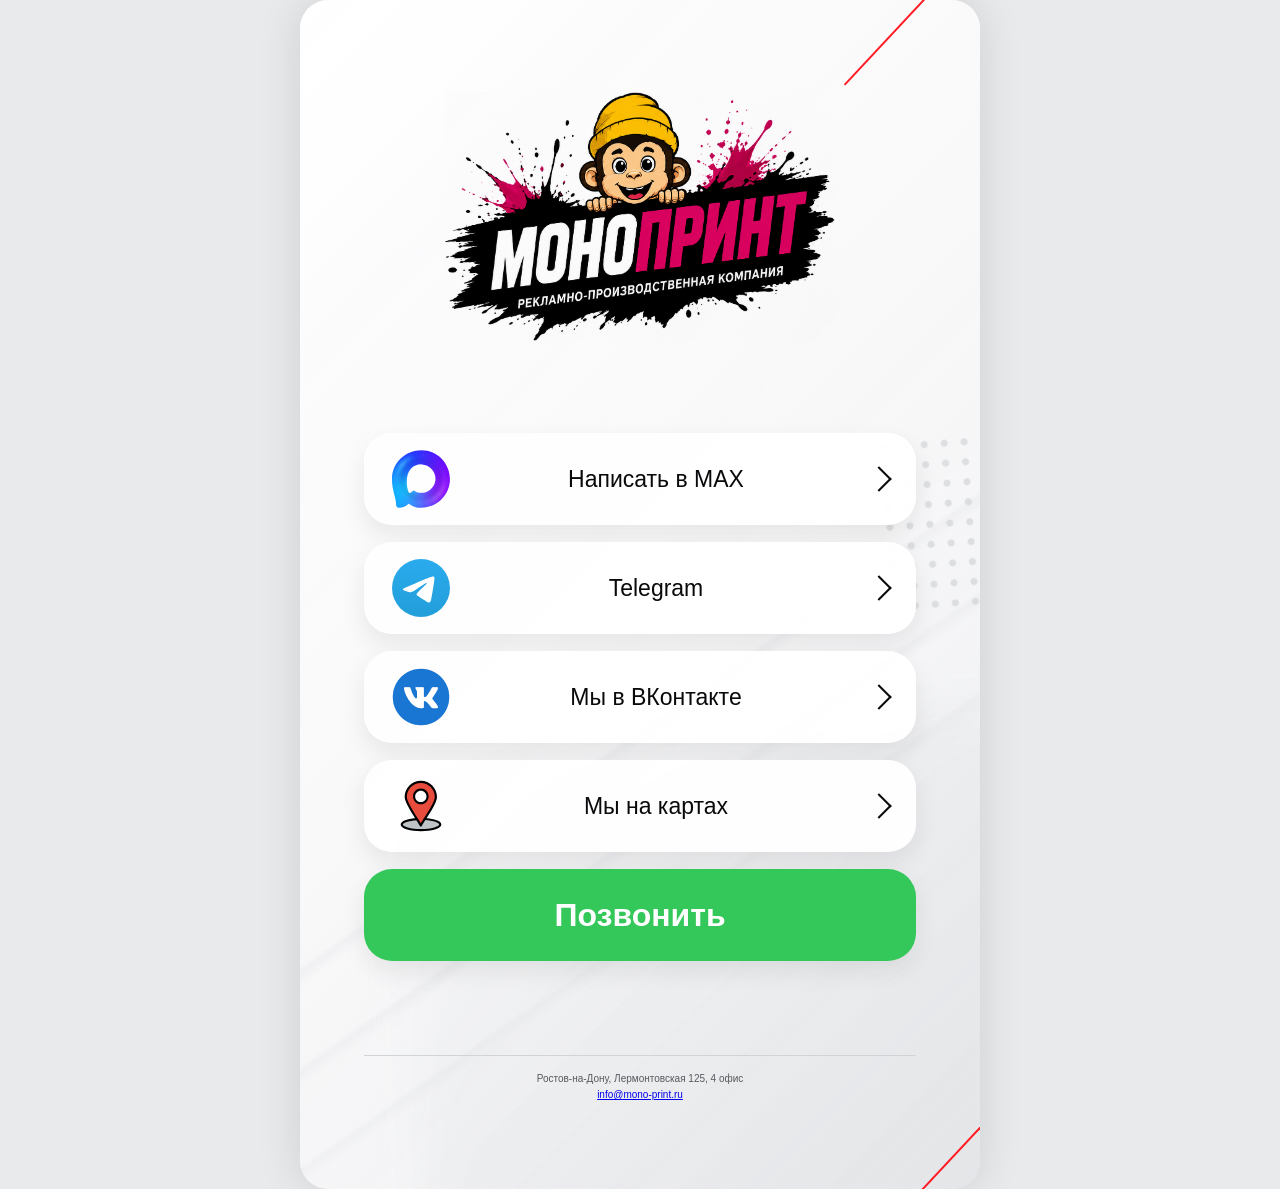
==== index.html @ 26f9954f "v6" ====
<!doctype html>
<html lang="ru">
<head>
  <meta charset="utf-8">
  <meta name="viewport" content="width=device-width, initial-scale=1, viewport-fit=cover">
  <meta name="theme-color" content="#f6f7f9">
  <title>МОНОПРИНТ - рекламное производство в Ростове-на-Дону | Вывески, баннеры, печать</title>
  <meta name="description" content="Рекламно-производственная компания МОНОПРИНТ в Ростове-на-Дону. Изготовление вывесок, объёмных букв, световых коробов, баннеров, табличек, наклеек и рекламной продукции.">
  <meta name="robots" content="index, follow, max-image-preview:large, max-snippet:-1, max-video-preview:-1">
  <meta name="author" content="МОНОПРИНТ">
  <meta name="geo.region" content="RU-ROS">
  <meta name="geo.placename" content="Ростов-на-Дону">

  <link rel="canonical" href="https://mono-print.ru/">
  <link rel="alternate" hreflang="ru-RU" href="https://mono-print.ru/">

  <meta property="og:type" content="website">
  <meta property="og:locale" content="ru_RU">
  <meta property="og:site_name" content="МОНОПРИНТ">
  <meta property="og:title" content="МОНОПРИНТ - рекламное производство в Ростове-на-Дону">
  <meta property="og:description" content="Вывески, объёмные буквы, световые короба, баннеры, таблички, наклейки и другая рекламная продукция.">
  <meta property="og:url" content="https://mono-print.ru/">
  <meta property="og:image" content="https://mono-print.ru/assets/og-preview.jpg">
  <meta property="og:image:secure_url" content="https://mono-print.ru/assets/og-preview.jpg">
  <meta property="og:image:type" content="image/jpeg">
  <meta property="og:image:width" content="1200">
  <meta property="og:image:height" content="630">
  <meta property="og:image:alt" content="МОНОПРИНТ - вывески, баннеры и печать в Ростове-на-Дону">

  <meta name="twitter:card" content="summary_large_image">
  <meta name="twitter:title" content="МОНОПРИНТ - рекламное производство в Ростове-на-Дону">
  <meta name="twitter:description" content="Вывески, объёмные буквы, световые короба, баннеры, таблички, наклейки и рекламная продукция.">
  <meta name="twitter:image" content="https://mono-print.ru/assets/og-preview.jpg">
  <meta name="twitter:image:alt" content="МОНОПРИНТ - вывески, баннеры и печать в Ростове-на-Дону">

  <link rel="icon" href="assets/favicon.ico" sizes="any">
  <link rel="icon" type="image/png" sizes="512x512" href="assets/favicon.png">
  <link rel="apple-touch-icon" sizes="180x180" href="assets/apple-touch-icon.png">
  <link rel="stylesheet" href="styles.css">

  <script type="application/ld+json">
  {
    "@context": "https://schema.org",
    "@type": "LocalBusiness",
    "@id": "https://mono-print.ru/#business",
    "name": "МОНОПРИНТ",
    "description": "Рекламно-производственная компания в Ростове-на-Дону. Изготовление вывесок, объёмных букв, световых коробов, баннеров, табличек, наклеек и рекламной продукции.",
    "url": "https://mono-print.ru/",
    "logo": "https://mono-print.ru/assets/logo-monoprint-trimmed.png",
    "image": "https://mono-print.ru/assets/logo-monoprint-trimmed.png",
    "telephone": "+7-938-111-41-31",
    "email": "info@mono-print.ru",
    "hasMap": "https://yandex.ru/maps/-/CTg6rPIj",
    "address": {
      "@type": "PostalAddress",
      "streetAddress": "Лермонтовская улица, 125, офис 4",
      "addressLocality": "Ростов-на-Дону",
      "addressRegion": "Ростовская область",
      "addressCountry": "RU"
    },
    "areaServed": {
      "@type": "City",
      "name": "Ростов-на-Дону"
    },
    "contactPoint": {
      "@type": "ContactPoint",
      "telephone": "+7-938-111-41-31",
      "email": "info@mono-print.ru",
      "contactType": "sales",
      "availableLanguage": "Russian"
    },
    "sameAs": [
      "https://vk.ru/monoprint_rnd",
      "https://t.me/monoprint",
      "https://max.ru/u/f9LHodD0cOK-8bOsjbWF1MatpsxchI5ix057xEPlfJnU2UN78zfdYixXzE4"
    ],
    "makesOffer": [
      {"@type": "Offer", "itemOffered": {"@type": "Service", "name": "Изготовление вывесок"}},
      {"@type": "Offer", "itemOffered": {"@type": "Service", "name": "Изготовление объёмных букв"}},
      {"@type": "Offer", "itemOffered": {"@type": "Service", "name": "Изготовление световых коробов"}},
      {"@type": "Offer", "itemOffered": {"@type": "Service", "name": "Печать баннеров"}},
      {"@type": "Offer", "itemOffered": {"@type": "Service", "name": "Изготовление табличек"}},
      {"@type": "Offer", "itemOffered": {"@type": "Service", "name": "Печать наклеек"}}
    ]
  }
  </script>
</head>
<body>
  <main class="taplink" id="top" aria-labelledby="brand-title">
    <div class="decor decor-top" aria-hidden="true"></div>
    <div class="decor decor-bottom" aria-hidden="true"></div>
    <div class="dot-pattern" aria-hidden="true"></div>

    <header class="brand">
      <h1 id="brand-title" class="visually-hidden">МОНОПРИНТ - рекламное производство в Ростове-на-Дону</h1>
      <a class="brand-home" href="#top" aria-label="МОНОПРИНТ - вернуться на главный экран">
        <img class="brand-logo" src="assets/logo-monoprint-trimmed.png" alt="Логотип рекламно-производственной компании МОНОПРИНТ" width="1259" height="805">
      </a>
    </header>

    <nav class="actions" aria-label="Контакты и социальные сети МОНОПРИНТ">
      <a class="action-card" data-link="max" href="https://max.ru/u/f9LHodD0cOK-8bOsjbWF1MatpsxchI5ix057xEPlfJnU2UN78zfdYixXzE4" target="_blank" rel="noopener noreferrer">
        <span class="service-icon" aria-hidden="true"><img src="assets/max.svg" alt=""></span>
        <span class="action-label">Написать в MAX</span>
        <span class="arrow" aria-hidden="true"></span>
      </a>

      <a class="action-card" data-link="telegram" href="https://t.me/monoprint" target="_blank" rel="noopener noreferrer">
        <span class="service-icon" aria-hidden="true"><img src="assets/telegram.svg" alt=""></span>
        <span class="action-label">Telegram</span>
        <span class="arrow" aria-hidden="true"></span>
      </a>

      <a class="action-card" data-link="vk" href="https://vk.ru/monoprint_rnd" target="_blank" rel="noopener noreferrer">
        <span class="service-icon service-icon--vk" aria-hidden="true"><img src="assets/vk.svg" alt=""></span>
        <span class="action-label">Мы в ВКонтакте</span>
        <span class="arrow" aria-hidden="true"></span>
      </a>

      <a class="action-card" data-link="map" href="https://yandex.ru/maps/-/CTg6rPIj" target="_blank" rel="noopener noreferrer">
        <span class="service-icon service-icon--map" aria-hidden="true"><img src="assets/location-map.svg" alt=""></span>
        <span class="action-label">Мы на картах</span>
        <span class="arrow" aria-hidden="true"></span>
      </a>

      <a class="call-button" data-link="phone" href="tel:+79381114131">Позвонить</a>
    </nav>

    <section class="contacts" aria-label="Адрес и телефон МОНОПРИНТ">
      <address class="contact-details">
        <span>Ростов-на-Дону, Лермонтовская 125, 4 офис</span>
        <a data-link="email" href="mailto:info@mono-print.ru">info@mono-print.ru</a>
      </address>
    </section>
  </main>

  <script src="script.js"></script>
</body>
</html>
---- styles.css ----
:root {
  --page-width: 680px;
  --ink: #141417;
  --muted: #616369;
  --line: #d1d4d6;
  --red: #e00308;
  --green: #34c759;
}

* {
  box-sizing: border-box;
}

html {
  min-width: 320px;
  background: #e9eaec;
}

body {
  min-height: 100vh;
  margin: 0;
  color: var(--ink);
  font-family: Inter, Arial, Helvetica, sans-serif;
  -webkit-font-smoothing: antialiased;
}

.taplink {
  position: relative;
  isolation: isolate;
  width: min(100%, var(--page-width));
  min-height: 100svh;
  margin: 0 auto;
  padding: clamp(78px, 11.5vw, 92px) clamp(30px, 9.4vw, 64px) clamp(36px, 7vw, 72px);
  overflow: hidden;
  background:
    linear-gradient(135deg, rgba(255,255,255,.97) 0%, rgba(250,250,251,.94) 42%, rgba(238,239,241,.91) 100%);
  box-shadow: 0 0 44px rgba(0, 0, 0, .12);
}

.taplink::before {
  position: absolute;
  z-index: -3;
  inset: 0;
  content: "";
  background:
    linear-gradient(145deg, transparent 0 58%, rgba(210,212,215,.28) 58.4%, transparent 59.3%),
    linear-gradient(145deg, transparent 0 64%, rgba(225,226,228,.48) 64.4%, transparent 65.3%),
    linear-gradient(145deg, transparent 0 70%, rgba(215,217,220,.28) 70.4%, transparent 71.3%);
  opacity: .62;
}

.taplink::after {
  position: absolute;
  z-index: -2;
  right: -24%;
  bottom: -6%;
  width: 108%;
  height: 45%;
  content: "";
  background: linear-gradient(140deg, transparent, rgba(218,220,223,.62));
  filter: blur(24px);
  transform: rotate(-5deg);
}

.decor {
  position: absolute;
  z-index: 3;
  width: 2px;
  height: 142px;
  background: #ff1c24;
  transform: rotate(43deg);
  pointer-events: none;
}

.decor-top {
  top: -38px;
  right: 86px;
}

.decor-bottom {
  right: 31px;
  bottom: -44px;
}

.dot-pattern {
  position: absolute;
  z-index: -1;
  top: 36.5%;
  right: -12px;
  width: 112px;
  height: 185px;
  background-image: radial-gradient(circle, rgba(187,189,191,.65) 0 3px, transparent 4px);
  background-size: 20px 20px;
  opacity: .64;
  transform: rotate(-4deg);
}

.brand {
  text-align: center;
}

.brand-home {
  display: block;
}

.visually-hidden {
  position: absolute;
  width: 1px;
  height: 1px;
  padding: 0;
  margin: -1px;
  overflow: hidden;
  clip: rect(0, 0, 0, 0);
  white-space: nowrap;
  border: 0;
}

.brand-logo {
  display: block;
  width: min(90%, 390px);
  height: auto;
  margin: 0 auto;
  mix-blend-mode: multiply;
}

.actions {
  display: grid;
  gap: clamp(10px, 2.45vw, 17px);
  margin-top: clamp(78px, 11.5vw, 92px);
}

.action-card,
.call-button {
  min-height: clamp(74px, 13.5vw, 92px);
  border-radius: clamp(18px, 2.75vw, 28px);
  box-shadow: 0 10px 24px rgba(0, 0, 0, .08);
  text-decoration: none;
}

.action-card {
  display: grid;
  grid-template-columns: clamp(58px, 12.8vw, 88px) 1fr clamp(34px, 8.2vw, 56px);
  align-items: center;
  padding: 0 clamp(17px, 4.1vw, 28px);
  color: #0a0a0d;
  background: rgba(255,255,255,.97);
  transition: transform .18s ease, box-shadow .18s ease;
}

.action-card:hover {
  transform: translateY(-2px);
  box-shadow: 0 14px 30px rgba(0, 0, 0, .12);
}

.action-card:active,
.call-button:active {
  transform: scale(.985);
}

.action-label {
  justify-self: center;
  font-size: clamp(20px, 3.35vw, 23px);
  line-height: 1.2;
  text-align: center;
}

.arrow {
  display: grid;
  width: clamp(34px, 8.2vw, 56px);
  height: 100%;
  place-items: center end;
  justify-self: end;
}

.arrow::before {
  width: clamp(11px, 2.35vw, 16px);
  height: clamp(11px, 2.35vw, 16px);
  border-top: 2px solid currentColor;
  border-right: 2px solid currentColor;
  content: "";
  transform: rotate(45deg);
}

.service-icon {
  display: grid;
  place-items: center;
  width: clamp(52px, 8.5vw, 58px);
  height: clamp(52px, 8.5vw, 58px);
  overflow: hidden;
  flex: none;
}

.service-icon img {
  display: block;
  width: 100%;
  height: 100%;
  object-fit: contain;
}

/* У SVG ВКонтакте есть внутренние прозрачные поля. Масштаб компенсирует их,
   чтобы видимый диаметр совпадал с MAX и Telegram. */
.service-icon--vk img {
  transform: scale(1.17);
}

.service-icon--map img {
  transform: scale(.96);
}

.call-button {
  display: grid;
  place-items: center;
  color: #fff;
  background: var(--green);
  font-size: clamp(30px, 4.7vw, 32px);
  font-weight: 900;
  line-height: 1;
  transition: filter .18s ease, transform .18s ease;
}

.call-button:hover {
  filter: brightness(.95);
}

.contacts {
  width: 100%;
  margin: clamp(80px, 11.5vw, 94px) auto 0;
}

.contact-details {
  display: flex;
  min-height: clamp(54px, 9vw, 62px);
  align-items: center;
  justify-content: center;
  flex-direction: column;
  gap: 3px;
  color: #57595e;
  border-top: 1px solid var(--line);
  font-size: clamp(9px, 1.48vw, 10px);
  line-height: 1.35;
  text-align: center;
  font-style: normal;
}

.contact-details span,
.contact-details a {
  white-space: nowrap;
}

a:focus-visible {
  outline: 3px solid rgba(224, 3, 8, .55);
  outline-offset: 4px;
}

@media (max-width: 430px) {
  .taplink {
    padding-right: 24px;
    padding-left: 24px;
  }

  .action-card {
    grid-template-columns: 52px 1fr 28px;
    padding-right: 18px;
    padding-left: 18px;
  }
}

@media (min-width: 681px) {
  .taplink {
    min-height: 1024px;
    border-radius: 28px;
  }
}

@media (prefers-reduced-motion: reduce) {
  *,
  *::before,
  *::after {
    scroll-behavior: auto !important;
    transition-duration: .01ms !important;
  }
}
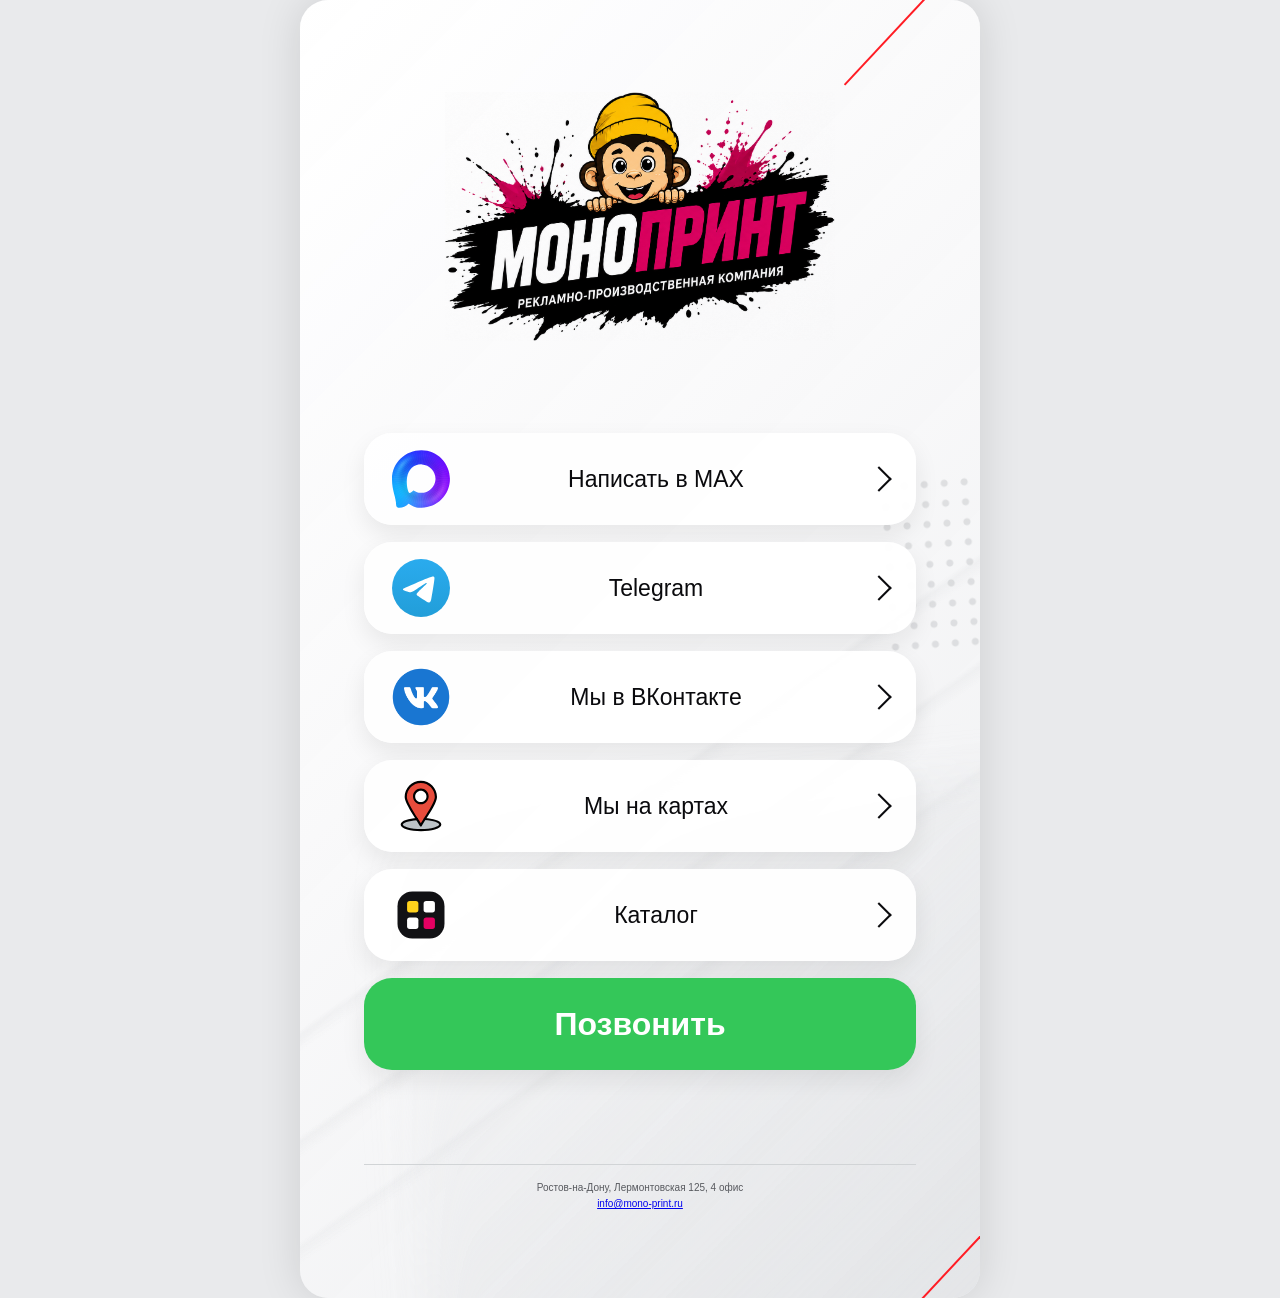
==== commit dbbc4428: "v8" ====
--- a/index.html
+++ b/index.html
@@ -123,6 +123,49 @@
         <span class="arrow" aria-hidden="true"></span>
       </a>
 
+      <button class="action-card catalog-toggle" type="button" aria-expanded="false" aria-controls="catalog-panel">
+        <span class="service-icon service-icon--catalog" aria-hidden="true"><img src="assets/catalog.svg" alt=""></span>
+        <span class="action-label">Каталог</span>
+        <span class="arrow" aria-hidden="true"></span>
+      </button>
+
+      <section class="catalog-panel" id="catalog-panel" aria-label="Категории продукции МОНОПРИНТ" hidden>
+        <div class="catalog-grid">
+          <a class="category-card" href="calculator-signage.html" aria-label="Открыть калькулятор вывесок">
+            <img src="assets/category-signs.svg" alt="" aria-hidden="true">
+            <h2>Вывески</h2>
+          </a>
+          <a class="category-card" href="calculator-wide-format.html" aria-label="Открыть калькулятор широкоформатной печати">
+            <img src="assets/category-wide-print.svg" alt="" aria-hidden="true">
+            <h2>Широкоформатная печать</h2>
+          </a>
+          <a class="category-card" href="calculator-printing.html" aria-label="Открыть калькулятор полиграфии">
+            <img src="assets/category-printing.svg" alt="" aria-hidden="true">
+            <h2>Полиграфия</h2>
+          </a>
+          <a class="category-card" href="souvenirs.html" aria-label="Открыть виды сувенирной продукции">
+            <img src="assets/category-souvenirs.svg" alt="" aria-hidden="true">
+            <h2>Сувенирная продукция</h2>
+          </a>
+          <a class="category-card" href="plates.html" aria-label="Открыть виды табличек и стендов">
+            <img src="assets/category-plates.svg" alt="" aria-hidden="true">
+            <h2>Таблички и стенды</h2>
+          </a>
+          <a class="category-card" href="stamps.html" aria-label="Открыть раздел печатей и штампов">
+            <img src="assets/category-stamps.svg" alt="" aria-hidden="true">
+            <h2>Печати и штампы</h2>
+          </a>
+          <a class="category-card" href="stickers.html" aria-label="Открыть виды наклеек и стикеров">
+            <img src="assets/category-stickers.svg" alt="" aria-hidden="true">
+            <h2>Наклейки и стикеры</h2>
+          </a>
+          <a class="category-card" href="design.html" aria-label="Открыть услуги дизайнера">
+            <img src="assets/category-design.svg" alt="" aria-hidden="true">
+            <h2>Дизайн</h2>
+          </a>
+        </div>
+      </section>
+
       <a class="call-button" data-link="phone" href="tel:+79381114131">Позвонить</a>
     </nav>
 
--- a/styles.css
+++ b/styles.css
@@ -141,9 +141,13 @@
   display: grid;
   grid-template-columns: clamp(58px, 12.8vw, 88px) 1fr clamp(34px, 8.2vw, 56px);
   align-items: center;
+  width: 100%;
   padding: 0 clamp(17px, 4.1vw, 28px);
   color: #0a0a0d;
+  border: 0;
   background: rgba(255,255,255,.97);
+  cursor: pointer;
+  font: inherit;
   transition: transform .18s ease, box-shadow .18s ease;
 }
 
@@ -179,6 +183,11 @@
   border-right: 2px solid currentColor;
   content: "";
   transform: rotate(45deg);
+  transition: transform .2s ease;
+}
+
+.catalog-toggle[aria-expanded="true"] .arrow::before {
+  transform: rotate(135deg);
 }
 
 .service-icon {
@@ -205,6 +214,69 @@
 
 .service-icon--map img {
   transform: scale(.96);
+}
+
+.service-icon--catalog img {
+  transform: scale(.96);
+}
+
+.catalog-panel {
+  padding: clamp(12px, 2.8vw, 19px);
+  border: 1px solid rgba(255,255,255,.8);
+  border-radius: clamp(20px, 3.2vw, 26px);
+  background: rgba(255,255,255,.78);
+  box-shadow: 0 12px 28px rgba(0,0,0,.09);
+  backdrop-filter: blur(10px);
+}
+
+.catalog-panel[hidden] {
+  display: none;
+}
+
+.catalog-grid {
+  display: grid;
+  grid-template-columns: repeat(2, minmax(0, 1fr));
+  gap: clamp(9px, 2vw, 13px);
+}
+
+.category-card {
+  display: grid;
+  min-height: clamp(112px, 20vw, 136px);
+  place-items: center;
+  align-content: center;
+  gap: 7px;
+  padding: 12px 8px;
+  border: 1px solid rgba(20,20,23,.055);
+  border-radius: clamp(15px, 2.5vw, 20px);
+  background: linear-gradient(145deg, #fff 0%, #f3f3f5 100%);
+  color: inherit;
+  text-decoration: none;
+  text-align: center;
+}
+
+a.category-card {
+  transition: transform .18s ease, box-shadow .18s ease;
+}
+
+a.category-card:hover {
+  transform: translateY(-2px);
+  box-shadow: 0 8px 18px rgba(0,0,0,.08);
+}
+
+.category-card img {
+  display: block;
+  width: clamp(47px, 8.5vw, 58px);
+  height: clamp(47px, 8.5vw, 58px);
+  object-fit: contain;
+}
+
+.category-card h2 {
+  max-width: 150px;
+  margin: 0;
+  color: #17171a;
+  font-size: clamp(12px, 2.15vw, 15px);
+  font-weight: 750;
+  line-height: 1.15;
 }
 
 .call-button {
@@ -247,7 +319,8 @@
   white-space: nowrap;
 }
 
-a:focus-visible {
+a:focus-visible,
+button:focus-visible {
   outline: 3px solid rgba(224, 3, 8, .55);
   outline-offset: 4px;
 }
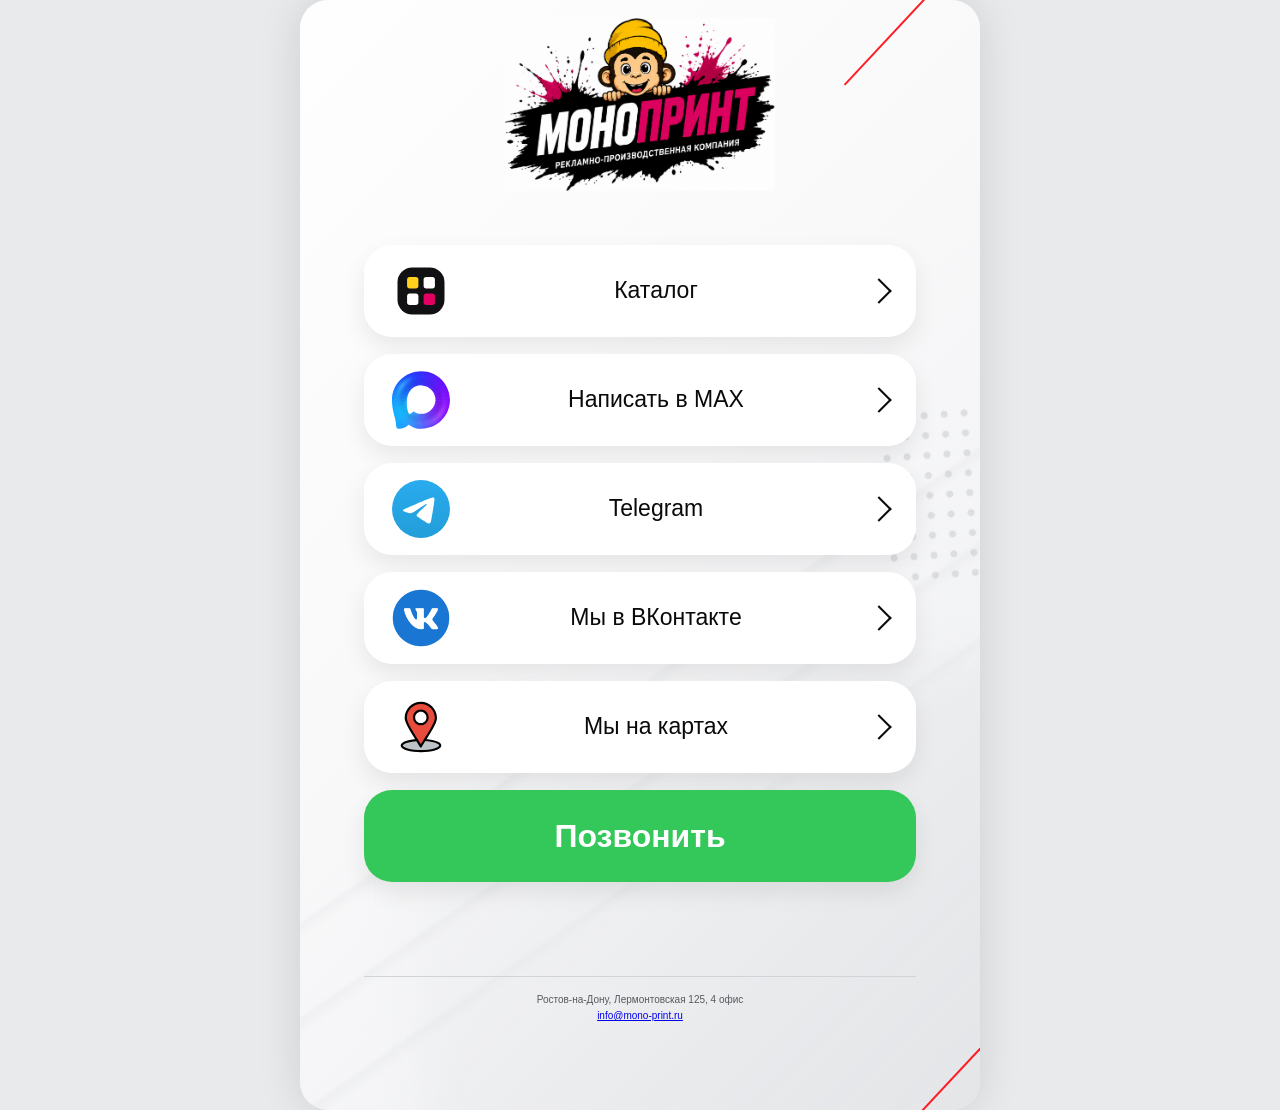
==== commit 4eb957d5: "v10" ====
--- a/index.html
+++ b/index.html
@@ -99,30 +99,6 @@
     </header>
 
     <nav class="actions" aria-label="Контакты и социальные сети МОНОПРИНТ">
-      <a class="action-card" data-link="max" href="https://max.ru/u/f9LHodD0cOK-8bOsjbWF1MatpsxchI5ix057xEPlfJnU2UN78zfdYixXzE4" target="_blank" rel="noopener noreferrer">
-        <span class="service-icon" aria-hidden="true"><img src="assets/max.svg" alt=""></span>
-        <span class="action-label">Написать в MAX</span>
-        <span class="arrow" aria-hidden="true"></span>
-      </a>
-
-      <a class="action-card" data-link="telegram" href="https://t.me/monoprint" target="_blank" rel="noopener noreferrer">
-        <span class="service-icon" aria-hidden="true"><img src="assets/telegram.svg" alt=""></span>
-        <span class="action-label">Telegram</span>
-        <span class="arrow" aria-hidden="true"></span>
-      </a>
-
-      <a class="action-card" data-link="vk" href="https://vk.ru/monoprint_rnd" target="_blank" rel="noopener noreferrer">
-        <span class="service-icon service-icon--vk" aria-hidden="true"><img src="assets/vk.svg" alt=""></span>
-        <span class="action-label">Мы в ВКонтакте</span>
-        <span class="arrow" aria-hidden="true"></span>
-      </a>
-
-      <a class="action-card" data-link="map" href="https://yandex.ru/maps/-/CTg6rPIj" target="_blank" rel="noopener noreferrer">
-        <span class="service-icon service-icon--map" aria-hidden="true"><img src="assets/location-map.svg" alt=""></span>
-        <span class="action-label">Мы на картах</span>
-        <span class="arrow" aria-hidden="true"></span>
-      </a>
-
       <button class="action-card catalog-toggle" type="button" aria-expanded="false" aria-controls="catalog-panel">
         <span class="service-icon service-icon--catalog" aria-hidden="true"><img src="assets/catalog.svg" alt=""></span>
         <span class="action-label">Каталог</span>
@@ -166,6 +142,30 @@
         </div>
       </section>
 
+      <a class="action-card" data-link="max" href="https://max.ru/u/f9LHodD0cOK-8bOsjbWF1MatpsxchI5ix057xEPlfJnU2UN78zfdYixXzE4" target="_blank" rel="noopener noreferrer">
+        <span class="service-icon" aria-hidden="true"><img src="assets/max.svg" alt=""></span>
+        <span class="action-label">Написать в MAX</span>
+        <span class="arrow" aria-hidden="true"></span>
+      </a>
+
+      <a class="action-card" data-link="telegram" href="https://t.me/monoprint" target="_blank" rel="noopener noreferrer">
+        <span class="service-icon" aria-hidden="true"><img src="assets/telegram.svg" alt=""></span>
+        <span class="action-label">Telegram</span>
+        <span class="arrow" aria-hidden="true"></span>
+      </a>
+
+      <a class="action-card" data-link="vk" href="https://vk.ru/monoprint_rnd" target="_blank" rel="noopener noreferrer">
+        <span class="service-icon service-icon--vk" aria-hidden="true"><img src="assets/vk.svg" alt=""></span>
+        <span class="action-label">Мы в ВКонтакте</span>
+        <span class="arrow" aria-hidden="true"></span>
+      </a>
+
+      <a class="action-card" data-link="map" href="https://yandex.ru/maps/-/CTg6rPIj" target="_blank" rel="noopener noreferrer">
+        <span class="service-icon service-icon--map" aria-hidden="true"><img src="assets/location-map.svg" alt=""></span>
+        <span class="action-label">Мы на картах</span>
+        <span class="arrow" aria-hidden="true"></span>
+      </a>
+
       <a class="call-button" data-link="phone" href="tel:+79381114131">Позвонить</a>
     </nav>
 
--- a/styles.css
+++ b/styles.css
@@ -30,7 +30,7 @@
   width: min(100%, var(--page-width));
   min-height: 100svh;
   margin: 0 auto;
-  padding: clamp(78px, 11.5vw, 92px) clamp(30px, 9.4vw, 64px) clamp(36px, 7vw, 72px);
+  padding: clamp(205px, 46vw, 245px) clamp(30px, 9.4vw, 64px) clamp(36px, 7vw, 72px);
   overflow: hidden;
   background:
     linear-gradient(135deg, rgba(255,255,255,.97) 0%, rgba(250,250,251,.94) 42%, rgba(238,239,241,.91) 100%);
@@ -96,7 +96,14 @@
 }
 
 .brand {
+  position: fixed;
+  z-index: 0;
+  top: 0;
+  left: 50%;
+  width: min(100%, var(--page-width));
+  padding: calc(18px + env(safe-area-inset-top)) 24px 13px;
   text-align: center;
+  transform: translateX(-50%);
 }
 
 .brand-home {
@@ -117,16 +124,18 @@
 
 .brand-logo {
   display: block;
-  width: min(90%, 390px);
+  width: clamp(220px, 42vw, 270px);
   height: auto;
   margin: 0 auto;
   mix-blend-mode: multiply;
 }
 
 .actions {
+  position: relative;
+  z-index: 2;
   display: grid;
   gap: clamp(10px, 2.45vw, 17px);
-  margin-top: clamp(78px, 11.5vw, 92px);
+  margin-top: 0;
 }
 
 .action-card,
@@ -221,6 +230,7 @@
 }
 
 .catalog-panel {
+  scroll-margin-top: clamp(190px, 46vw, 230px);
   padding: clamp(12px, 2.8vw, 19px);
   border: 1px solid rgba(255,255,255,.8);
   border-radius: clamp(20px, 3.2vw, 26px);
@@ -295,6 +305,8 @@
 }
 
 .contacts {
+  position: relative;
+  z-index: 2;
   width: 100%;
   margin: clamp(80px, 11.5vw, 94px) auto 0;
 }
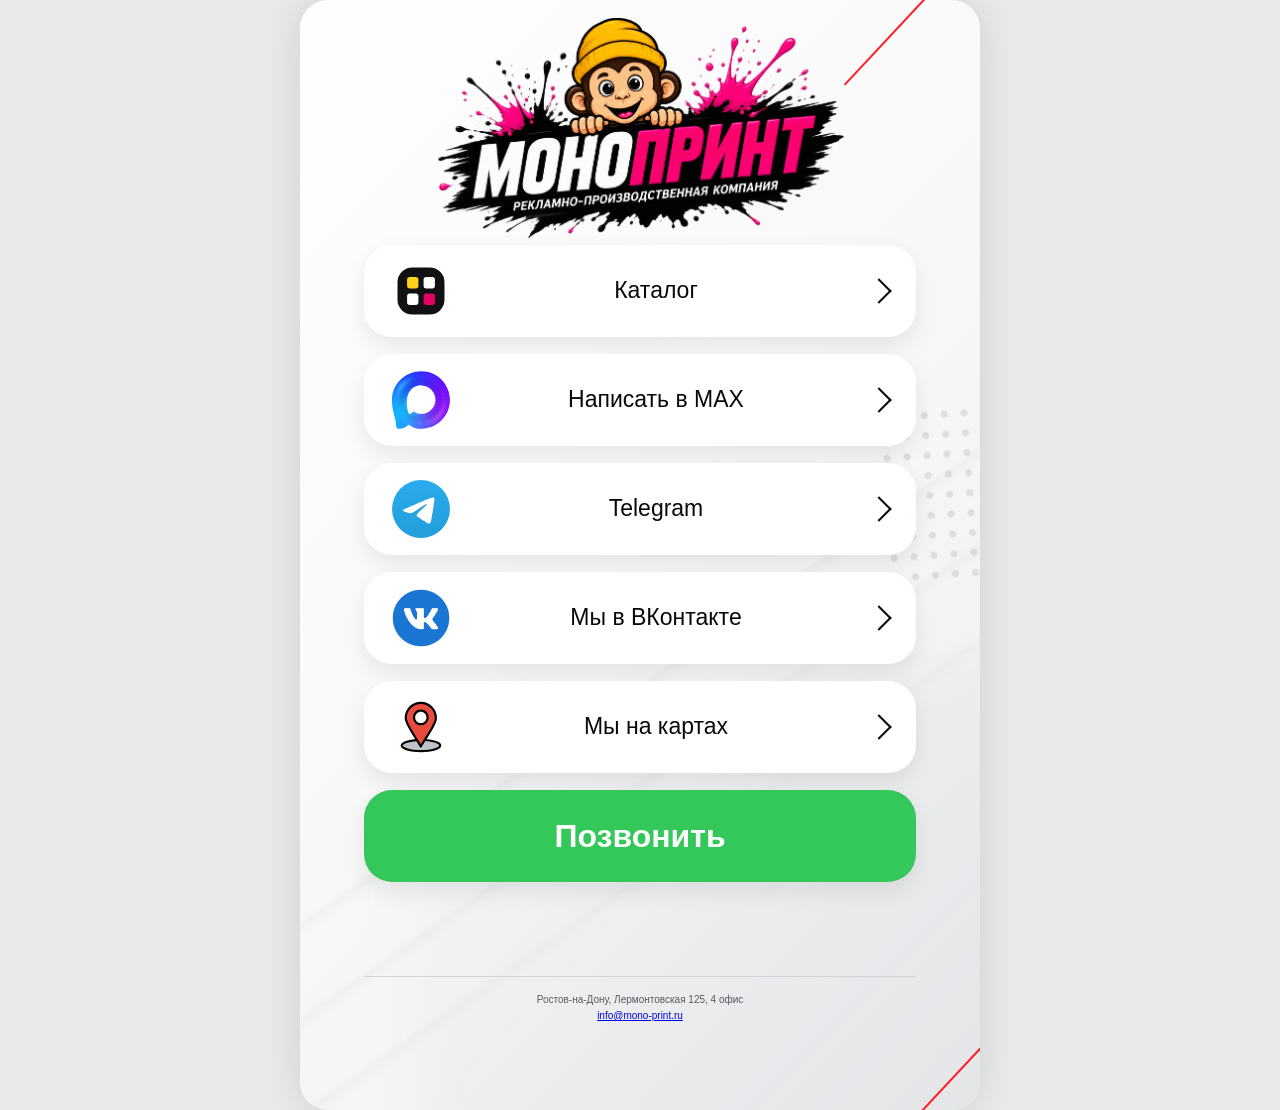
==== commit becb6aa1: "V12" ====
--- a/index.html
+++ b/index.html
@@ -80,7 +80,9 @@
       {"@type": "Offer", "itemOffered": {"@type": "Service", "name": "Изготовление световых коробов"}},
       {"@type": "Offer", "itemOffered": {"@type": "Service", "name": "Печать баннеров"}},
       {"@type": "Offer", "itemOffered": {"@type": "Service", "name": "Изготовление табличек"}},
-      {"@type": "Offer", "itemOffered": {"@type": "Service", "name": "Печать наклеек"}}
+      {"@type": "Offer", "itemOffered": {"@type": "Service", "name": "Печать наклеек"}},
+      {"@type": "Offer", "itemOffered": {"@type": "Service", "name": "Печать на одежде"}},
+      {"@type": "Offer", "itemOffered": {"@type": "Service", "name": "Лазерная резка и фрезеровка"}}
     ]
   }
   </script>
@@ -94,7 +96,7 @@
     <header class="brand">
       <h1 id="brand-title" class="visually-hidden">МОНОПРИНТ - рекламное производство в Ростове-на-Дону</h1>
       <a class="brand-home" href="#top" aria-label="МОНОПРИНТ - вернуться на главный экран">
-        <img class="brand-logo" src="assets/logo-monoprint-trimmed.png" alt="Логотип рекламно-производственной компании МОНОПРИНТ" width="1259" height="805">
+        <img class="brand-logo" src="assets/logo-monoprint-main.png" alt="Логотип рекламно-производственной компании МОНОПРИНТ" width="1774" height="887">
       </a>
     </header>
 
@@ -134,6 +136,14 @@
           <a class="category-card" href="stickers.html" aria-label="Открыть виды наклеек и стикеров">
             <img src="assets/category-stickers.svg" alt="" aria-hidden="true">
             <h2>Наклейки и стикеры</h2>
+          </a>
+          <a class="category-card" href="clothing-print.html" aria-label="Открыть виды печати на одежде">
+            <img src="assets/category-clothing.svg" alt="" aria-hidden="true">
+            <h2>Печать на одежде</h2>
+          </a>
+          <a class="category-card" href="laser-cutting.html" aria-label="Открыть услуги лазерной резки и фрезеровки">
+            <img src="assets/category-laser.svg" alt="" aria-hidden="true">
+            <h2>Лазерная резка / фрезеровка</h2>
           </a>
           <a class="category-card" href="design.html" aria-label="Открыть услуги дизайнера">
             <img src="assets/category-design.svg" alt="" aria-hidden="true">
--- a/styles.css
+++ b/styles.css
@@ -124,10 +124,11 @@
 
 .brand-logo {
   display: block;
-  width: clamp(220px, 42vw, 270px);
+  width: clamp(300px, 72vw, 440px);
+  max-width: 100%;
   height: auto;
   margin: 0 auto;
-  mix-blend-mode: multiply;
+  mix-blend-mode: normal;
 }
 
 .actions {
